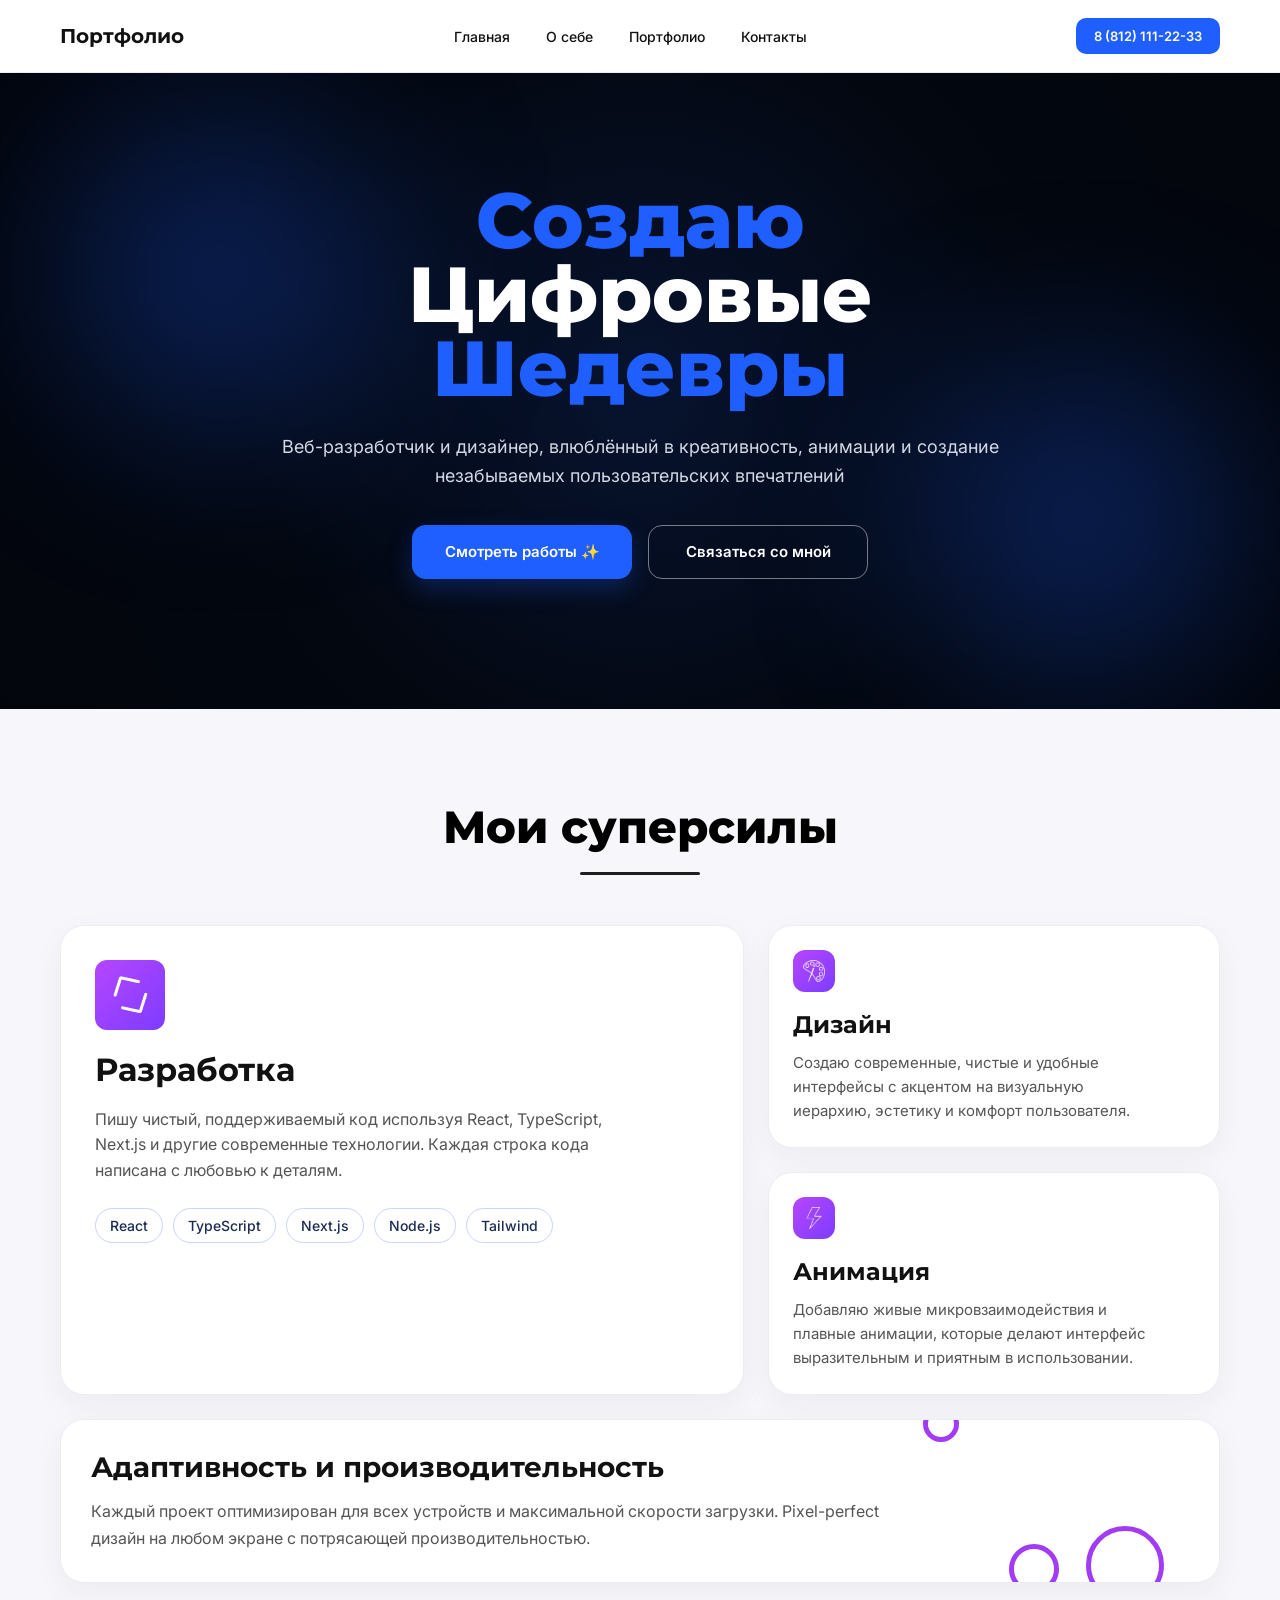
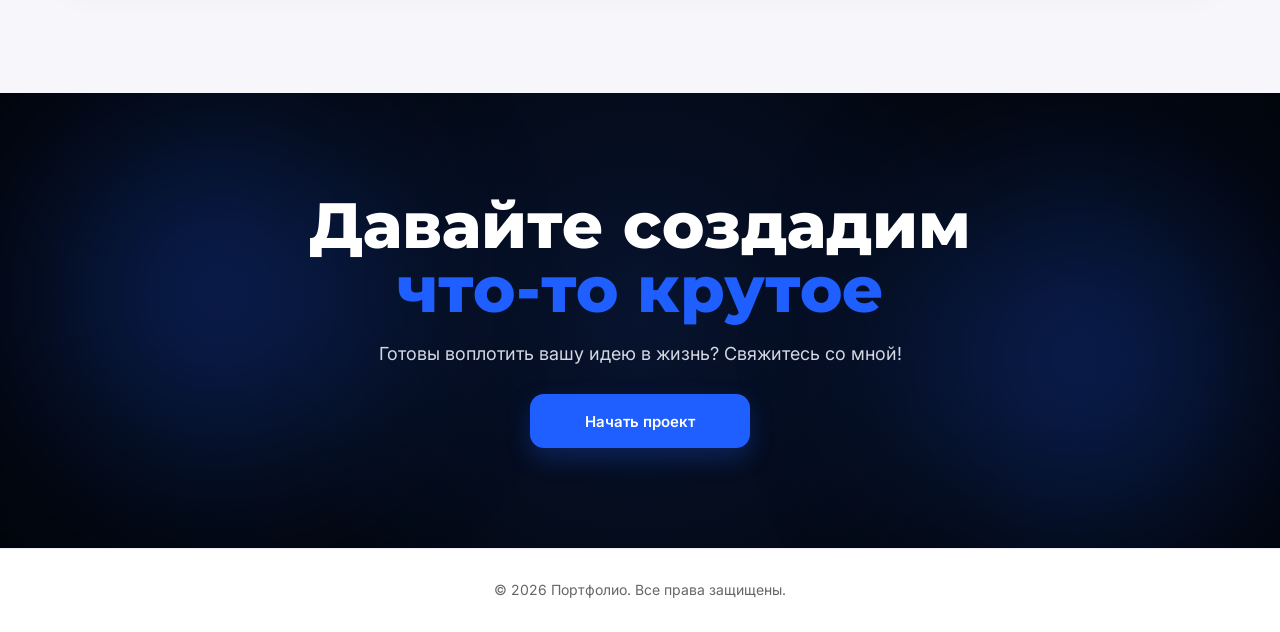
==== index.html @ b5654b39 "Init" ====
<!DOCTYPE html>
<html lang="ru">
<head>
  <meta charset="UTF-8" />
  <meta name="viewport" content="width=device-width, initial-scale=1.0" />
  <title>Портфолио</title>
  <link rel="preconnect" href="https://fonts.googleapis.com">
  <link rel="preconnect" href="https://fonts.gstatic.com" crossorigin>
  <link href="https://fonts.googleapis.com/css2?family=Montserrat:wght@400;500;600;700;800&family=Inter:wght@400;500;600&display=swap" rel="stylesheet">
  <link rel="stylesheet" href="style.css" />
  
</head>
<body>

  <header class="header">
    <div class="container header__wrap">
      <a href="#" class="logo">Портфолио</a>

      <nav class="nav">
        <a href="index.html" class="active">Главная</a>
        <a href="index2.html">О себе</a>
        <a href="index4.html">Портфолио</a>
        <a href="index3.html">Контакты</a>
      </nav>

      <a href="tel:+78121112233" class="header__phone">8 (812) 111-22-33</a>
    </div>
  </header>

  <main>
    <section class="hero">
      <div class="hero__blur hero__blur--left"></div>
      <div class="hero__blur hero__blur--right"></div>

      <div class="container hero__content">
        <h1 class="hero__title">
          <span>Создаю</span>
          <span>Цифровые</span>
          <span>Шедевры</span>
        </h1>

        <p class="hero__text">
          Веб-разработчик и дизайнер, влюблённый в креативность, анимации
          и создание незабываемых пользовательских впечатлений
        </p>

        <div class="hero__buttons">
          <a href="index4.html" class="btn btn--primary">Смотреть работы ✨</a>
          <a href="index3.html" class="btn btn--outline">Связаться со мной</a>
        </div>
      </div>
    </section>

    <section class="skills">
      <div class="container">
        <h2 class="section-title">Мои суперсилы</h2>
        <div class="section-line"></div>

        <div class="skills__grid">
          <div class="card card--big">
            <div class="card__mini-icon2">
              <img src="IMG/123.png">
            </div>
            <h3 class="card__title">Разработка</h3>
            <p class="card__text">
              Пишу чистый, поддерживаемый код используя React,
              TypeScript, Next.js и другие современные технологии.
              Каждая строка кода написана с любовью к деталям.
            </p>

            <div class="tags">
              <span>React</span>
              <span>TypeScript</span>
              <span>Next.js</span>
              <span>Node.js</span>
              <span>Tailwind</span>
            </div>
          </div>

          <div class="skills__right">
            <div class="card card--small">
                <div class="card__mini-icon">
                  <img src="IMG/1234.png">
                </div>
                <h3 class="card__small-title">Дизайн</h3>
                <p class="card__small-text">
                Создаю современные, чистые и удобные интерфейсы с акцентом
                на визуальную иерархию, эстетику и комфорт пользователя.
                </p>
            </div>

            <div class="card card--small">
                <div class="card__mini-icon">
                  <img src="IMG/12345.png">
                </div>
                <h3 class="card__small-title">Анимация</h3>
                <p class="card__small-text">
                Добавляю живые микровзаимодействия и плавные анимации,
                которые делают интерфейс выразительным и приятным в использовании.
                </p>
            </div>
            </div>

          <div class="card card--wide">
            <h3 class="card__wide-title">Адаптивность и производительность</h3>
            <p class="card__wide-text">
              Каждый проект оптимизирован для всех устройств и максимальной скорости загрузки.
              Pixel-perfect дизайн на любом экране с потрясающей производительностью.
            </p>

            <div class="wide-decor wide-decor--1"></div>
            <div class="wide-decor wide-decor--2"></div>
            <div class="wide-decor wide-decor--3"></div>
          </div>
        </div>
      </div>
    </section>

    <section class="cta">
      <div class="cta__blur cta__blur--left"></div>
      <div class="cta__blur cta__blur--right"></div>

      <div class="container cta__content">
        <h2 class="cta__title">
          <span>Давайте создадим</span>
          <span>что-то крутое</span>
        </h2>

        <p class="cta__text">
          Готовы воплотить вашу идею в жизнь? Свяжитесь со мной!
        </p>

        <a href="index3.html" class="btn btn--primary">Начать проект</a>
      </div>
    </section>
  </main>

  <footer class="footer">
  <div class="container footer__wrap">
    <p class="footer__copy">© 2026 Портфолио. Все права защищены.</p>
  </div>
</footer>

</body>
</html>
---- style.css ----
* {
  margin: 0;
  padding: 0;
  box-sizing: border-box;
}

body {
  font-family: "Inter", sans-serif;
  background: #f7f7fb;
  color: #111;
}

a {
  text-decoration: none;
  color: inherit;
}

.container {
  width: 100%;
  max-width: 1200px;
  margin: 0 auto;
  padding: 0 20px;
}

/* Header */
.header {
  background: #ffffff;
  border-bottom: 1px solid #ececf2;
}

.header__wrap {
  min-height: 72px;
  display: flex;
  align-items: center;
  justify-content: space-between;
  gap: 20px;
}

.logo {
  font-family: "Montserrat", sans-serif;
  font-size: 20px;
  font-weight: 700;
}

.nav {
  display: flex;
  align-items: center;
  gap: 36px;
}

.nav a {
  font-size: 14px;
  font-weight: 500;
  transition: 0.3s;
}

.nav a:hover {
  color: #1f5eff;
}

.header__phone {
  padding: 10px 18px;
  border-radius: 10px;
  background: #1f5eff;
  color: #fff;
  font-size: 13px;
  font-weight: 600;
}

/* Hero */
.hero {
  position: relative;
  overflow: hidden;
  background: radial-gradient(circle at center, #07132f 0%, #03070f 55%, #02050c 100%);
  padding: 110px 0 130px;
}

.hero__content {
  position: relative;
  z-index: 2;
  display: flex;
  flex-direction: column;
  align-items: center;
  text-align: center;
}

.hero__title {
  display: flex;
  flex-direction: column;
  font-family: "Montserrat", sans-serif;
  font-size: 78px;
  font-weight: 800;
  line-height: 0.95;
  margin-bottom: 28px;
}

.hero__title span:nth-child(1),
.hero__title span:nth-child(3) {
  color: #1f5eff;
}

.hero__title span:nth-child(2) {
  color: #ffffff;
}

.hero__text {
  max-width: 720px;
  font-size: 18px;
  line-height: 1.6;
  color: #d4d8e3;
  margin-bottom: 34px;
}

.hero__buttons {
  display: flex;
  justify-content: center;
  gap: 16px;
  flex-wrap: wrap;
}

.btn {
  min-width: 220px;
  min-height: 54px;
  padding: 15px 26px;
  border-radius: 14px;
  display: inline-flex;
  align-items: center;
  justify-content: center;
  font-size: 15px;
  font-weight: 600;
  transition: 0.3s;
}

.btn--primary {
  background: #1f5eff;
  color: #fff;
  box-shadow: 0 10px 25px rgba(31, 94, 255, 0.25);
}

.btn--primary:hover {
  transform: translateY(-2px);
}

.btn--outline {
  border: 1px solid rgba(255, 255, 255, 0.45);
  color: #fff;
  background: transparent;
}

.btn--outline:hover {
  background: rgba(255, 255, 255, 0.08);
}

.hero__blur,
.cta__blur {
  position: absolute;
  width: 320px;
  height: 320px;
  border-radius: 50%;
  background: rgba(31, 94, 255, 0.28);
  filter: blur(90px);
  z-index: 1;
}

.hero__blur--left,
.cta__blur--left {
  top: 40px;
  left: 60px;
}

.hero__blur--right,
.cta__blur--right {
  right: 40px;
  bottom: 30px;
}

/* Skills */
.skills {
  padding: 90px 0 110px;
  background: #f7f7fb;
}

.section-title {
  text-align: center;
  font-family: "Montserrat", sans-serif;
  font-size: 45px;
  font-weight: 800;
  color: #000000;
}

.section-line {
  width: 120px;
  height: 3px;
  background: #1f1f1f;
  margin: 18px auto 50px;
  border-radius: 20px;
}

.skills__grid {
  display: flex;
  flex-wrap: wrap;
  gap: 24px;
}

.card {
  background: #ffffff;
  border: 1px solid #ececf3;
  border-radius: 24px;
  box-shadow: 0 10px 30px rgba(16, 24, 40, 0.05);
  position: relative;
  overflow: hidden;
}

.card--big {
  flex: 1 1 58%;
  min-height: 360px;
  padding: 34px;
}

.skills__right {
  flex: 1 1 38%;
  display: flex;
  flex-direction: column;
  gap: 24px;
}

.card--small {
  min-height: 168px;
  padding: 24px;
}

.card--wide {
  width: 100%;
  min-height: 150px;
  padding: 30px;
  display: flex;
  align-items: center;
}

.card__mini-icon {
  width: 42px;
  height: 42px;
  border-radius: 12px;
  background: linear-gradient(135deg, #b646ff, #7d3cff);
  display: flex;
  align-items: center;
  justify-content: center;
  overflow: hidden;
}

.card__mini-icon2 {
  
  width: 70px;
  height: 70px;
  border-radius: 12px;
  background: linear-gradient(135deg, #b646ff, #7d3cff);
  display: flex;
  align-items: center;
  justify-content: center;
  overflow: hidden;
}

.card__mini-icon img {
  width: 22px;
  height: 22px;
  object-fit: contain;
}

.card__title {
  font-family: "Montserrat", sans-serif;
  margin-top: 20px;
  font-size: 32px;
  font-weight: 700;
  margin-bottom: 18px;
}

.card__text {
  max-width: 540px;
  font-size: 16px;
  line-height: 1.6;
  color: #555;
  margin-bottom: 24px;
}

.tags {
  display: flex;
  flex-wrap: wrap;
  gap: 10px;
}

.tags span {
  padding: 8px 14px;
  border: 1px solid #cad5ff;
  border-radius: 999px;
  font-size: 14px;
  font-weight: 500;
  color: #1b2b52;
  background: #fff;
}

.card__decor--circle {
  position: absolute;
  top: -20px;
  right: -10px;
  width: 140px;
  height: 140px;
  border: 8px solid #a23cf4;
  border-left-color: transparent;
  border-bottom-color: transparent;
  border-radius: 50%;
}

.card__wide-text {
  max-width: 800px;
  font-size: 16px;
  line-height: 1.7;
  color: #555;
}

.wide-decor {
  position: absolute;
  border: 5px solid #a23cf4;
  border-radius: 50%;
}

.wide-decor--1 {
  width: 50px;
  height: 50px;
  right: 160px;
  bottom: -12px;
}

.wide-decor--2 {
  width: 78px;
  height: 78px;
  right: 55px;
  bottom: -22px;
}

.wide-decor--3 {
  width: 36px;
  height: 36px;
  right: 260px;
  top: -14px;
}

/* CTA */
.cta {
  position: relative;
  overflow: hidden;
  background: radial-gradient(circle at center, #07132f 0%, #03070f 55%, #02050c 100%);
  padding: 100px 0;
}

.cta__content {
  position: relative;
  z-index: 2;
  text-align: center;
}

.cta__title {
  display: flex;
  flex-direction: column;
  font-family: "Montserrat", sans-serif;
  font-size: 64px;
  font-weight: 800;
  line-height: 1;
  margin-bottom: 22px;
}

.cta__title span:first-child {
  color: #ffffff;
}

.cta__title span:last-child {
  color: #1f5eff;
}

.cta__text {
  font-size: 18px;
  color: #d4d8e3;
  margin-bottom: 30px;
}

/* Footer */
.footer {
  background: #ffffff;
  padding: 30px 0;
  border-top: 1px solid #ececf2;
}

.footer__wrap {
  display: flex;
  justify-content: center;
  align-items: center;
}

.footer__copy {
  font-size: 14px;
  line-height: 1.6;
  color: #666;
  text-align: center;
}

.card--small {
  min-height: 168px;
  padding: 24px;
  display: flex;
  flex-direction: column;
  justify-content: flex-start;
}

.card__wide-title {
  font-family: "Montserrat", sans-serif;
  font-size: 28px;
  font-weight: 700;
  margin-bottom: 14px;
  color: #111;
}

.card--wide {
  width: 100%;
  min-height: 150px;
  padding: 30px;
  display: flex;
  flex-direction: column;
  align-items: flex-start;
  justify-content: center;
}

.card__small-title {
  font-family: "Montserrat", sans-serif;
  font-size: 24px;
  font-weight: 700;
  margin-top: 18px;
  margin-bottom: 12px;
  color: #111;
}

.card__small-text {
  font-size: 15px;
  line-height: 1.6;
  color: #555;
  max-width: 360px;
}

/* Responsive */
@media (max-width: 992px) {
  .hero__title {
    font-size: 58px;
  }

  .section-title {
    font-size: 42px;
  }

  .cta__title {
    font-size: 48px;
  }

  .header__wrap {
    flex-wrap: wrap;
    justify-content: center;
    padding: 16px 0;
  }

  .nav {
    order: 3;
    width: 100%;
    justify-content: center;
    flex-wrap: wrap;
  }

  .card--big,
  .skills__right {
    flex: 1 1 100%;
  }
}

@media (max-width: 768px) {
  .hero {
    padding: 80px 0 90px;
  }

  .hero__title {
    font-size: 42px;
  }

  .hero__text {
    font-size: 16px;
  }

  .section-title {
    font-size: 34px;
  }

  .card__title {
    font-size: 26px;
  }

  .cta__title {
    font-size: 38px;
  }

  .footer {
    padding: 45px 0;
  }
}

@media (max-width: 480px) {
  .nav {
    gap: 16px;
  }

  .nav a {
    font-size: 13px;
  }

  .header__phone {
    font-size: 12px;
    padding: 9px 14px;
  }

  .hero__title {
    font-size: 34px;
  }

  .btn {
    width: 100%;
    min-width: unset;
  }

  .hero__buttons {
    width: 100%;
  }

  .section-title {
    font-size: 28px;
  }

  .cta__title {
    font-size: 30px;
  }

  .card--big,
  .card--small,
  .card--wide {
    padding: 22px;
  }
}
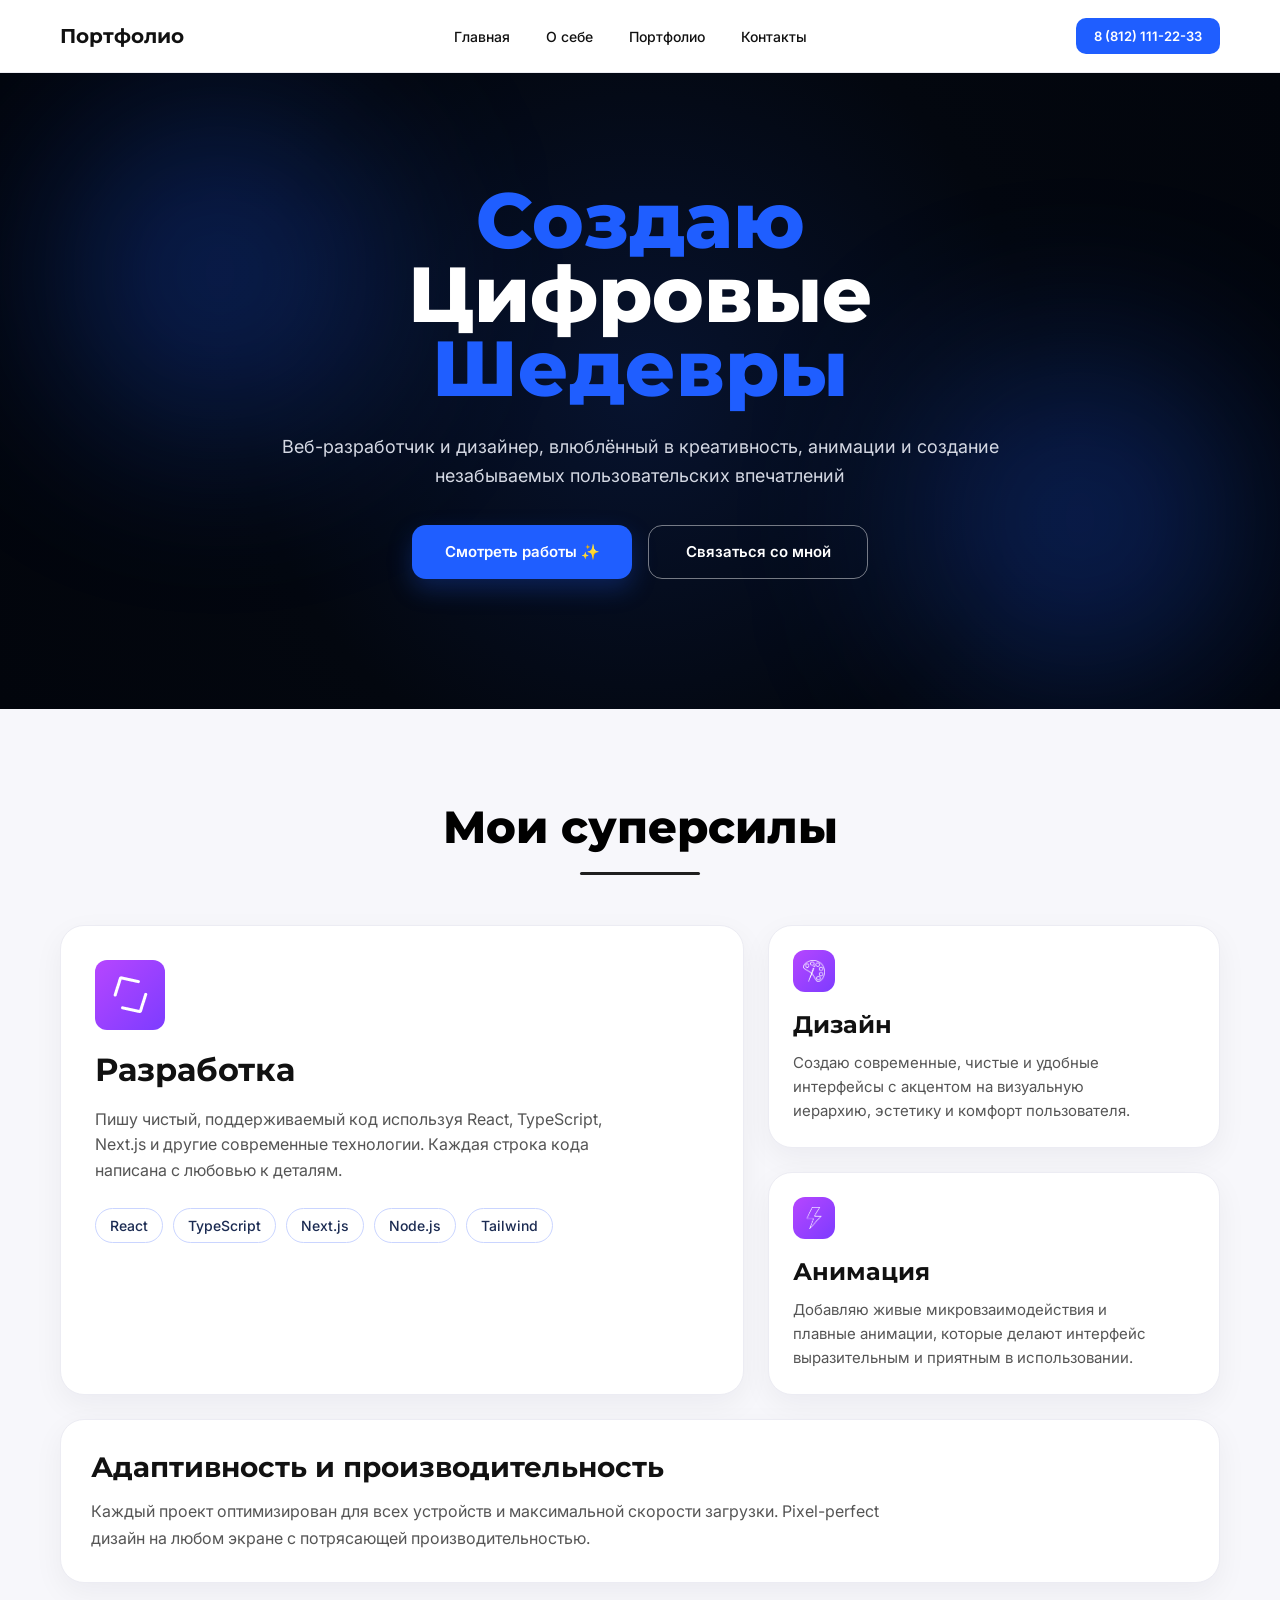
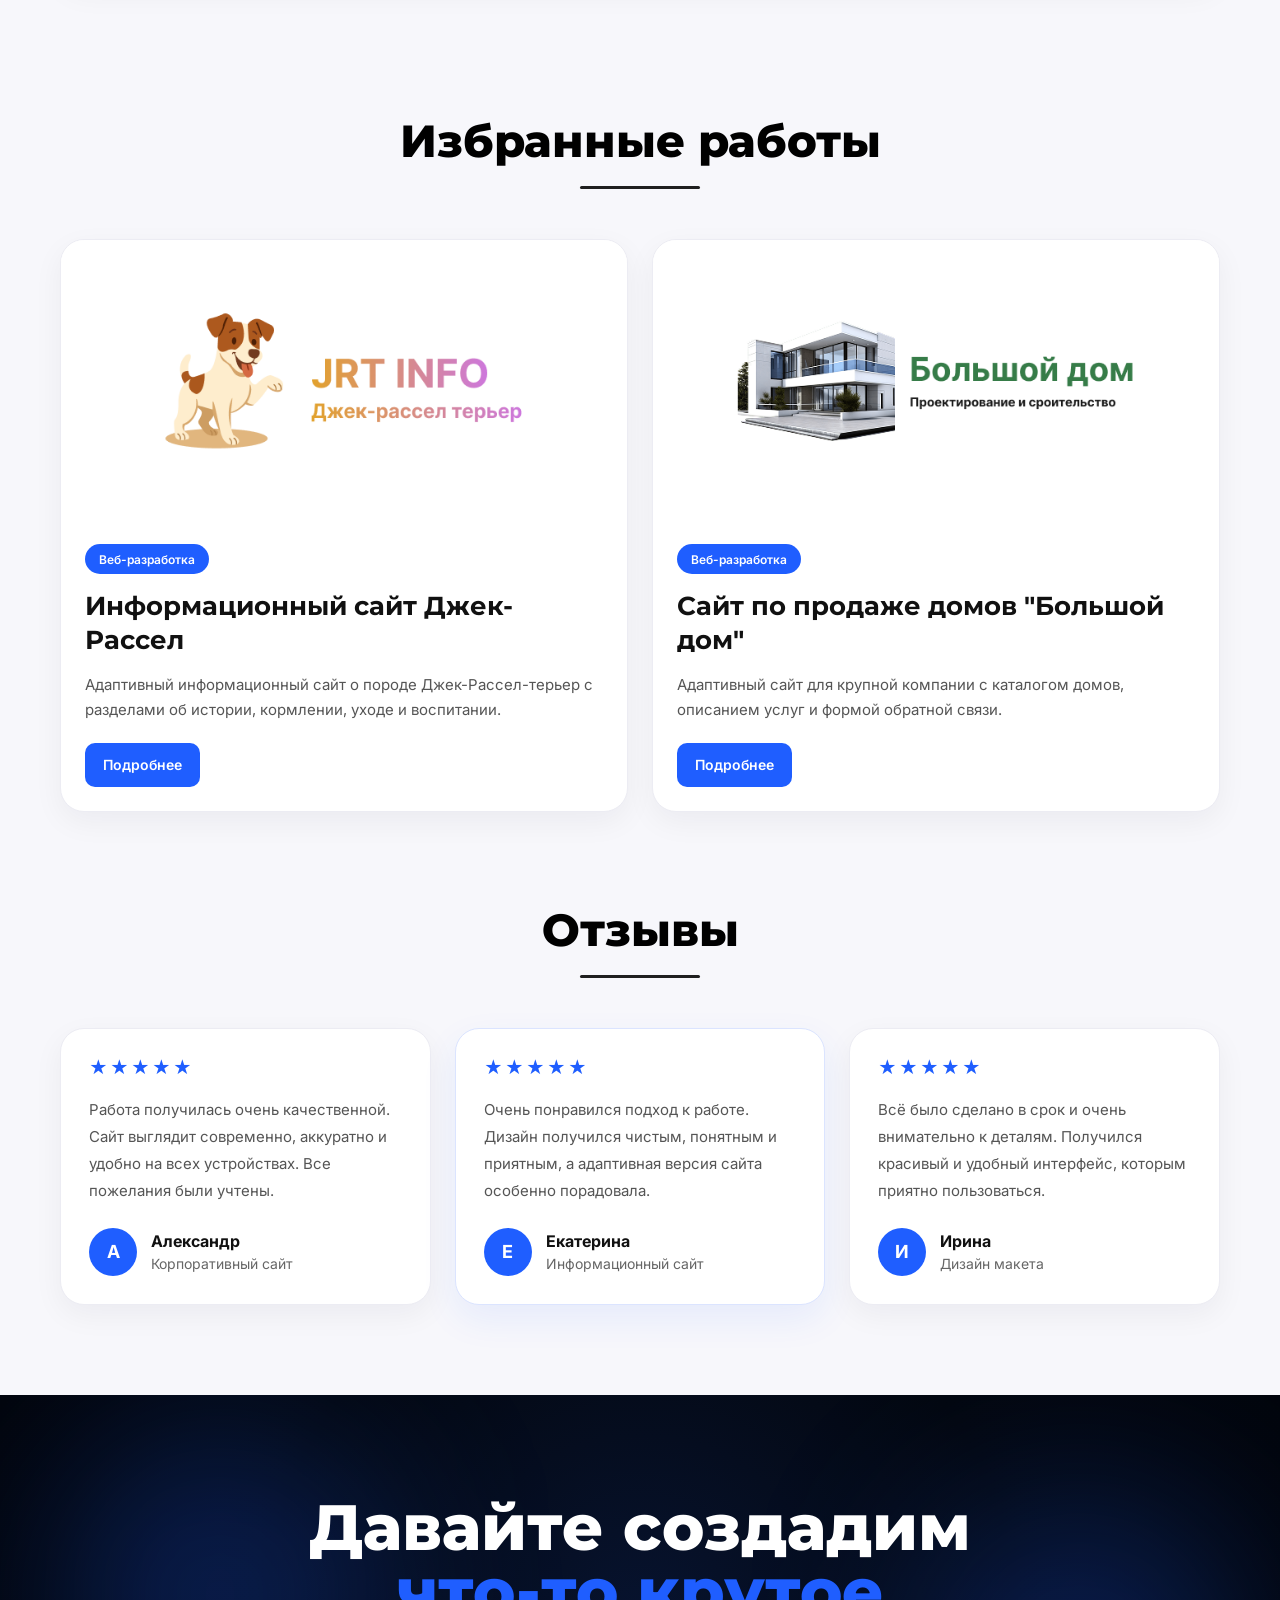
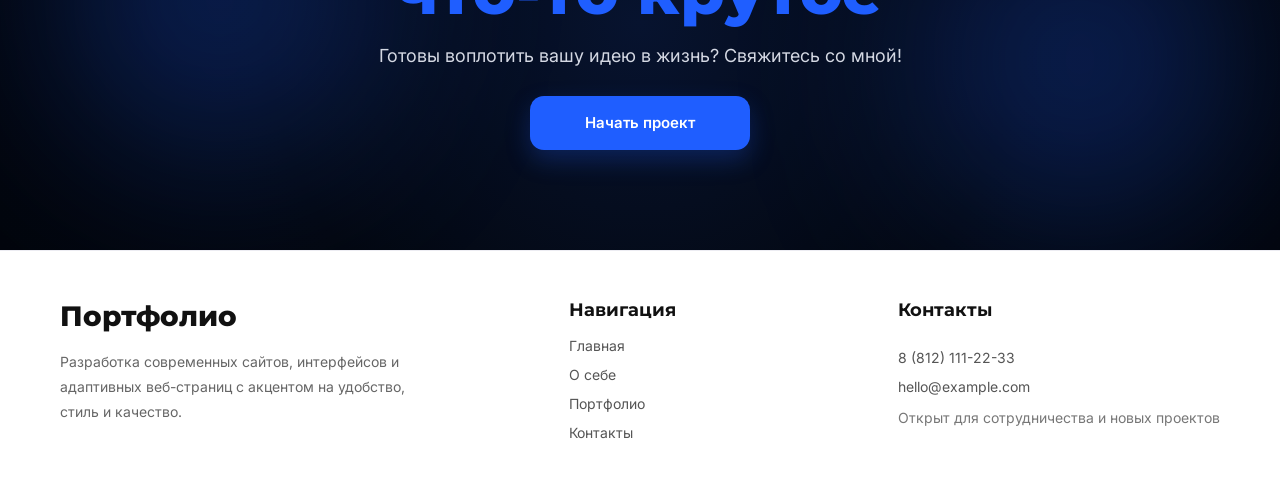
==== commit 39d0aa23: "Version2" ====
--- a/index.html
+++ b/index.html
@@ -107,14 +107,117 @@
               Каждый проект оптимизирован для всех устройств и максимальной скорости загрузки.
               Pixel-perfect дизайн на любом экране с потрясающей производительностью.
             </p>
-
-            <div class="wide-decor wide-decor--1"></div>
-            <div class="wide-decor wide-decor--2"></div>
-            <div class="wide-decor wide-decor--3"></div>
           </div>
         </div>
       </div>
     </section>
+
+    <section class="featured-works">
+  <div class="container">
+    <h2 class="section-title">Избранные работы</h2>
+    <div class="section-line"></div>
+
+    <div class="featured-works__grid">
+      <article class="featured-card">
+        <a href="index5.html" class="featured-card__image">
+          <img src="IMG/JRT.png" alt="Информационный сайт Джек-Рассел">
+        </a>
+
+        <div class="featured-card__content">
+          <span class="featured-card__category">Веб-разработка</span>
+
+          <h3 class="featured-card__title">
+            <a href="index5.html">Информационный сайт Джек-Рассел</a>
+          </h3>
+
+          <p class="featured-card__text">
+            Адаптивный информационный сайт о породе Джек-Рассел-терьер
+            с разделами об истории, кормлении, уходе и воспитании.
+          </p>
+
+          <a href="index5.html" class="featured-card__btn">Подробнее</a>
+        </div>
+      </article>
+
+      <article class="featured-card">
+        <a href="index6.html" class="featured-card__image">
+          <img src="IMG/BigHouse.png" alt="Сайт по продаже домов">
+        </a>
+
+        <div class="featured-card__content">
+          <span class="featured-card__category">Веб-разработка</span>
+
+          <h3 class="featured-card__title">
+            <a href="index6.html">Сайт по продаже домов "Большой дом"</a>
+          </h3>
+
+          <p class="featured-card__text">
+            Адаптивный сайт для крупной компании с каталогом домов,
+            описанием услуг и формой обратной связи.
+          </p>
+
+          <a href="index6.html" class="featured-card__btn">Подробнее</a>
+        </div>
+      </article>
+    </div>
+  </div>
+</section>
+
+<section class="reviews">
+  <div class="container">
+    <div class="reviews__top">
+      <h2 class="section-title">Отзывы</h2>
+      <div class="section-line"></div>
+    </div>
+
+    <div class="reviews__grid">
+      <article class="review-card">
+        <div class="review-card__stars">★★★★★</div>
+        <p class="review-card__text">
+          Работа получилась очень качественной. Сайт выглядит современно,
+          аккуратно и удобно на всех устройствах. Все пожелания были учтены.
+        </p>
+        <div class="review-card__bottom">
+          <div class="review-card__avatar">А</div>
+          <div class="review-card__author">
+            <strong>Александр</strong>
+            <span>Корпоративный сайт</span>
+          </div>
+        </div>
+      </article>
+
+      <article class="review-card review-card--accent">
+        <div class="review-card__stars">★★★★★</div>
+        <p class="review-card__text">
+          Очень понравился подход к работе. Дизайн получился чистым,
+          понятным и приятным, а адаптивная версия сайта особенно порадовала.
+        </p>
+        <div class="review-card__bottom">
+          <div class="review-card__avatar">Е</div>
+          <div class="review-card__author">
+            <strong>Екатерина</strong>
+            <span>Информационный сайт</span>
+          </div>
+        </div>
+      </article>
+
+      <article class="review-card">
+        <div class="review-card__stars">★★★★★</div>
+        <p class="review-card__text">
+          Всё было сделано в срок и очень внимательно к деталям.
+          Получился красивый и удобный интерфейс, которым приятно пользоваться.
+        </p>
+        <div class="review-card__bottom">
+          <div class="review-card__avatar">И</div>
+          <div class="review-card__author">
+            <strong>Ирина</strong>
+            <span>Дизайн макета</span>
+          </div>
+        </div>
+      </article>
+    </div>
+  </div>
+</section>
 
     <section class="cta">
       <div class="cta__blur cta__blur--left"></div>
@@ -136,8 +239,33 @@
   </main>
 
   <footer class="footer">
-  <div class="container footer__wrap">
-    <p class="footer__copy">© 2026 Портфолио. Все права защищены.</p>
+  <div class="container">
+    <div class="footer__top">
+      <div class="footer__brand">
+        <a href="index.html" class="footer__logo">Портфолио</a>
+        <p class="footer__description">
+          Разработка современных сайтов, интерфейсов и адаптивных веб-страниц
+          с акцентом на удобство, стиль и качество.
+        </p>
+      </div>
+
+      <div class="footer__nav-block">
+        <h3 class="footer__title">Навигация</h3>
+        <nav class="footer__nav">
+          <a href="index.html">Главная</a>
+          <a href="index2.html">О себе</a>
+          <a href="index4.html">Портфолио</a>
+          <a href="index3.html">Контакты</a>
+        </nav>
+      </div>
+
+      <div class="footer__contacts">
+        <h3 class="footer__title">Контакты</h3>
+        <a href="tel:+78121112233" class="footer__contact-link">8 (812) 111-22-33</a>
+        <a href="mailto:hello@example.com" class="footer__contact-link">hello@example.com</a>
+        <p class="footer__contact-text">Открыт для сотрудничества и новых проектов</p>
+      </div>
+    </div>
   </div>
 </footer>
 
--- a/style.css
+++ b/style.css
@@ -385,22 +385,102 @@
 /* Footer */
 .footer {
   background: #ffffff;
-  padding: 30px 0;
   border-top: 1px solid #ececf2;
 }
 
-.footer__wrap {
-  display: flex;
-  justify-content: center;
-  align-items: center;
+.footer .container {
+  padding-top: 48px;
+  padding-bottom: 24px;
+}
+
+.footer__top {
+  display: flex;
+  justify-content: space-between;
+  gap: 40px;
+  padding-bottom: 28px;
+}
+
+.footer__brand {
+  max-width: 360px;
+}
+
+.footer__logo {
+  display: inline-block;
+  font-family: "Montserrat", sans-serif;
+  font-size: 28px;
+  font-weight: 800;
+  color: #111;
+  margin-bottom: 16px;
+}
+
+.footer__description {
+  font-size: 15px;
+  line-height: 1.8;
+  color: #666;
+}
+
+.footer__title {
+  font-family: "Montserrat", sans-serif;
+  font-size: 18px;
+  font-weight: 700;
+  color: #111;
+  margin-bottom: 16px;
+}
+
+.footer__nav-block,
+.footer__contacts {
+  min-width: 180px;
+}
+
+.footer__nav {
+  display: flex;
+  flex-direction: column;
+  gap: 12px;
+}
+
+.footer__nav a,
+.footer__contact-link {
+  font-size: 15px;
+  color: #555;
+  transition: 0.3s;
+}
+
+.footer__nav a:hover,
+.footer__contact-link:hover {
+  color: #1f5eff;
+}
+
+.footer__contacts {
+  display: flex;
+  flex-direction: column;
+  gap: 12px;
+}
+
+.footer__contact-text {
+  font-size: 14px;
+  line-height: 1.6;
+  color: #777;
+}
+
+.footer__bottom {
+  border-top: 1px solid #ececf2;
+  padding-top: 20px;
+  text-align: center;
 }
 
 .footer__copy {
   font-size: 14px;
   line-height: 1.6;
   color: #666;
-  text-align: center;
-}
+}
+
+  .footer__description,
+  .footer__nav a,
+  .footer__contact-link,
+  .footer__contact-text,
+  .footer__copy {
+    font-size: 14px;
+  }
 
 .card--small {
   min-height: 168px;
@@ -444,76 +524,481 @@
   max-width: 360px;
 }
 
-/* Responsive */
+/* Featured works */
+.featured-works {
+  padding: 20px 0 90px;
+  background: #f7f7fb;
+}
+
+.featured-works__grid {
+  display: flex;
+  flex-wrap: wrap;
+  gap: 24px;
+}
+
+.featured-card {
+  flex: 1 1 calc(50% - 12px);
+  background: #ffffff;
+  border: 1px solid #ececf3;
+  border-radius: 24px;
+  overflow: hidden;
+  box-shadow: 0 10px 30px rgba(16, 24, 40, 0.05);
+  transition: 0.3s;
+}
+
+.featured-card:hover {
+  transform: translateY(-4px);
+}
+
+.featured-card__image {
+  display: block;
+  width: 100%;
+  height: 280px;
+  background: #e9edf5;
+  overflow: hidden;
+}
+
+.featured-card__image img {
+  width: 100%;
+  height: 100%;
+  object-fit: cover;
+  transition: 0.3s;
+}
+
+.featured-card__image:hover img {
+  transform: scale(1.03);
+}
+
+.featured-card__content {
+  padding: 24px;
+}
+
+.featured-card__category {
+  display: inline-flex;
+  align-items: center;
+  justify-content: center;
+  min-height: 30px;
+  padding: 6px 14px;
+  border-radius: 999px;
+  background: #1f5eff;
+  color: #fff;
+  font-size: 12px;
+  font-weight: 600;
+  margin-bottom: 16px;
+}
+
+.featured-card__title {
+  font-family: "Montserrat", sans-serif;
+  font-size: 26px;
+  font-weight: 700;
+  line-height: 1.3;
+  margin-bottom: 14px;
+}
+
+.featured-card__title a {
+  color: #111;
+  transition: 0.3s;
+}
+
+.featured-card__title a:hover {
+  color: #1f5eff;
+}
+
+.featured-card__text {
+  font-size: 15px;
+  line-height: 1.7;
+  color: #555;
+  margin-bottom: 20px;
+}
+
+.featured-card__btn {
+  display: inline-flex;
+  align-items: center;
+  justify-content: center;
+  min-height: 44px;
+  padding: 10px 18px;
+  border-radius: 10px;
+  background: #1f5eff;
+  color: #fff;
+  font-size: 14px;
+  font-weight: 600;
+  transition: 0.3s;
+}
+
+.featured-card__btn:hover {
+  transform: translateY(-2px);
+  box-shadow: 0 10px 20px rgba(31, 94, 255, 0.2);
+}
+
+/* Reviews */
+.reviews {
+  padding: 0 0 90px;
+  background: #f7f7fb;
+}
+
+.reviews__top {
+  text-align: center;
+  margin-bottom: 40px;
+}
+
+.reviews__subtitle {
+  margin-top: 18px;
+  font-size: 16px;
+  line-height: 1.6;
+  color: #666;
+}
+
+.reviews__grid {
+  display: flex;
+  flex-wrap: wrap;
+  gap: 24px;
+}
+
+.review-card {
+  flex: 1 1 calc(33.333% - 16px);
+  background: #ffffff;
+  border: 1px solid #ececf3;
+  border-radius: 24px;
+  padding: 28px;
+  box-shadow: 0 10px 30px rgba(16, 24, 40, 0.05);
+  transition: 0.3s;
+}
+
+.review-card:hover {
+  transform: translateY(-4px);
+  box-shadow: 0 16px 36px rgba(16, 24, 40, 0.08);
+}
+
+.review-card--accent {
+  border-color: #dbe4ff;
+  box-shadow: 0 14px 36px rgba(31, 94, 255, 0.08);
+}
+
+.review-card__stars {
+  font-size: 18px;
+  letter-spacing: 2px;
+  color: #1f5eff;
+  margin-bottom: 18px;
+}
+
+.review-card__text {
+  font-size: 15px;
+  line-height: 1.8;
+  color: #555;
+  margin-bottom: 24px;
+}
+
+.review-card__bottom {
+  display: flex;
+  align-items: center;
+  gap: 14px;
+}
+
+.review-card__avatar {
+  width: 48px;
+  height: 48px;
+  border-radius: 50%;
+  background: #1f5eff;
+  color: #fff;
+  font-size: 18px;
+  font-weight: 700;
+  display: flex;
+  align-items: center;
+  justify-content: center;
+  flex-shrink: 0;
+}
+
+.review-card__author {
+  display: flex;
+  flex-direction: column;
+  gap: 4px;
+}
+
+.review-card__author strong {
+  font-size: 16px;
+  font-weight: 700;
+  color: #111;
+}
+
+.review-card__author span {
+  font-size: 14px;
+  color: #666;
+}
+
+/* =========================
+   ADAPTIVE
+========================= */
+
 @media (max-width: 992px) {
-  .hero__title {
-    font-size: 58px;
-  }
-
-  .section-title {
-    font-size: 42px;
-  }
-
-  .cta__title {
-    font-size: 48px;
-  }
-
+  .container {
+    padding: 0 20px;
+  }
+
+  /* header */
   .header__wrap {
+    min-height: auto;
+    padding: 16px 0 14px;
+    display: flex;
     flex-wrap: wrap;
     justify-content: center;
-    padding: 16px 0;
+    align-items: center;
+    gap: 14px 18px;
+  }
+
+  .logo {
+    font-size: 18px;
+    line-height: 1;
+  }
+
+  .header__phone {
+    padding: 10px 16px;
+    font-size: 12px;
+    line-height: 1;
+    white-space: nowrap;
   }
 
   .nav {
     order: 3;
     width: 100%;
+    display: flex;
     justify-content: center;
+    align-items: center;
     flex-wrap: wrap;
+    gap: 22px;
+    padding-top: 6px;
+  }
+
+  /* hero */
+  .hero {
+    padding: 90px 0 100px;
+  }
+
+  .hero__title {
+    font-size: 58px;
+    line-height: 0.98;
+  }
+
+  .hero__text {
+    font-size: 17px;
+    max-width: 680px;
+  }
+
+  /* titles */
+  .section-title {
+    font-size: 42px;
+  }
+
+  /* skills */
+  .skills {
+    padding: 80px 0 90px;
+  }
+
+  .skills__grid {
+    gap: 20px;
   }
 
   .card--big,
+  .skills__right,
+  .card--wide {
+    flex: 1 1 100%;
+    width: 100%;
+  }
+
   .skills__right {
+    display: flex;
+    flex-direction: column;
+    gap: 20px;
+  }
+
+  .card--big,
+  .card--small,
+  .card--wide {
+    min-height: auto;
+  }
+
+  .card__title {
+    font-size: 28px;
+  }
+
+  .card__small-title {
+    font-size: 22px;
+  }
+
+  .card__wide-title {
+    font-size: 28px;
+  }
+
+  /* featured works */
+  .featured-works__grid {
+    gap: 20px;
+  }
+
+  .featured-card {
     flex: 1 1 100%;
+    width: 100%;
+  }
+
+  /* reviews */
+  .reviews__grid {
+    gap: 20px;
+  }
+
+  .review-card {
+    flex: 1 1 calc(50% - 10px);
+  }
+
+  /* footer */
+  .footer__top {
+    flex-wrap: wrap;
+    gap: 30px;
+  }
+
+  .footer__brand {
+    max-width: 100%;
+    width: 100%;
   }
 }
 
 @media (max-width: 768px) {
+  .container {
+    padding: 0 18px;
+  }
+
+  /* hero */
   .hero {
-    padding: 80px 0 90px;
+    padding: 75px 0 85px;
   }
 
   .hero__title {
     font-size: 42px;
+    line-height: 1.02;
+    margin-bottom: 22px;
   }
 
   .hero__text {
     font-size: 16px;
+    line-height: 1.65;
+    margin-bottom: 28px;
+  }
+
+  .hero__buttons {
+    width: 100%;
+    gap: 14px;
+  }
+
+  .btn {
+    width: 100%;
+    min-width: 0;
+  }
+
+  .hero__blur,
+  .cta__blur {
+    width: 220px;
+    height: 220px;
+    filter: blur(70px);
+  }
+
+  /* sections */
+  .skills,
+  .featured-works,
+  .reviews {
+    padding-bottom: 70px;
   }
 
   .section-title {
     font-size: 34px;
   }
 
+  .section-line {
+    margin: 16px auto 36px;
+  }
+
+  /* cards */
+  .card--big,
+  .card--small,
+  .card--wide,
+  .featured-card__content,
+  .review-card {
+    padding-left: 22px;
+    padding-right: 22px;
+  }
+
+  .card--big,
+  .card--small,
+  .card--wide {
+    padding-top: 22px;
+    padding-bottom: 22px;
+  }
+
   .card__title {
-    font-size: 26px;
-  }
-
-  .cta__title {
-    font-size: 38px;
-  }
-
+    font-size: 24px;
+  }
+
+  .card__small-title {
+    font-size: 20px;
+  }
+
+  .card__wide-title {
+    font-size: 24px;
+  }
+
+  .card__text,
+  .card__small-text,
+  .card__wide-text {
+    font-size: 15px;
+    line-height: 1.65;
+  }
+
+  /* featured */
+  .featured-card__image {
+    height: 220px;
+  }
+
+  .featured-card__title {
+    font-size: 22px;
+    line-height: 1.35;
+  }
+
+  /* reviews */
+  .review-card {
+    flex: 1 1 100%;
+  }
+
+  /* footer */
   .footer {
-    padding: 45px 0;
+    margin-top: 70px;
+  }
+
+  .footer .container {
+    padding-top: 36px;
+  }
+
+  .footer__top {
+    flex-direction: column;
+    gap: 26px;
+  }
+
+  .footer__logo {
+    font-size: 24px;
   }
 }
 
 @media (max-width: 480px) {
-  .nav {
-    gap: 16px;
-  }
-
-  .nav a {
-    font-size: 13px;
+  .container {
+    padding: 0 16px;
+  }
+
+  /* header */
+  .header__wrap {
+    padding: 14px 0 12px;
+    justify-content: center;
+    gap: 12px 14px;
+  }
+
+  .logo {
+    width: auto;
+    text-align: center;
+    font-size: 17px;
   }
 
   .header__phone {
@@ -521,30 +1006,208 @@
     padding: 9px 14px;
   }
 
+  .nav {
+    width: 100%;
+    justify-content: center;
+    gap: 18px;
+    row-gap: 10px;
+    padding-top: 4px;
+  }
+
+  .nav a {
+    font-size: 13px;
+  }
+
+  /* hero */
+  .hero {
+    padding: 65px 0 75px;
+  }
+
   .hero__title {
-    font-size: 34px;
+    font-size: 50px;
+    line-height: 1.05;
+    margin-bottom: 18px;
+  }
+
+  .hero__text {
+    font-size: 15px;
+    line-height: 1.6;
+    margin-bottom: 24px;
   }
 
   .btn {
-    width: 100%;
-    min-width: unset;
-  }
-
-  .hero__buttons {
-    width: 100%;
-  }
-
+    min-height: 50px;
+    padding: 14px 18px;
+    font-size: 14px;
+  }
+
+  /* titles */
   .section-title {
     font-size: 28px;
   }
 
-  .cta__title {
-    font-size: 30px;
+  .section-line {
+    width: 110px;
+    margin: 14px auto 30px;
+  }
+
+  /* skills */
+  .skills {
+    padding-top: 60px;
+  }
+
+  .skills__grid {
+    gap: 16px;
   }
 
   .card--big,
   .card--small,
   .card--wide {
-    padding: 22px;
-  }
-}
+    padding: 20px;
+    border-radius: 20px;
+  }
+
+  .card__title {
+    font-size: 20px;
+    line-height: 1.25;
+  }
+
+  .card__small-title {
+    font-size: 18px;
+  }
+
+  .card__wide-title {
+    font-size: 20px;
+    line-height: 1.25;
+  }
+
+  .card__text,
+  .card__small-text,
+  .card__wide-text {
+    font-size: 14px;
+    line-height: 1.65;
+  }
+
+  .tags {
+    gap: 8px;
+  }
+
+  .tags span {
+    font-size: 12px;
+    padding: 7px 11px;
+  }
+
+  .card__decor--circle,
+  .wide-decor,
+  .hero__blur,
+  .cta__blur {
+    display: none;
+  }
+
+  /* featured works */
+  .featured-works {
+    padding-bottom: 60px;
+  }
+
+  .featured-works__grid {
+    gap: 16px;
+  }
+
+  .featured-card {
+    width: 100%;
+    border-radius: 20px;
+  }
+
+  .featured-card__image {
+    height: 180px;
+  }
+
+  .featured-card__content {
+    padding: 20px;
+  }
+
+  .featured-card__title {
+    font-size: 18px;
+    line-height: 1.35;
+    margin-bottom: 12px;
+  }
+
+  .featured-card__text {
+    font-size: 14px;
+    line-height: 1.65;
+    margin-bottom: 16px;
+  }
+
+  .featured-card__btn {
+    min-height: 42px;
+    padding: 10px 16px;
+    font-size: 14px;
+  }
+
+  /* reviews */
+  .reviews {
+    padding-bottom: 60px;
+  }
+
+  .reviews__top {
+    margin-bottom: 28px;
+  }
+
+  .reviews__subtitle {
+    font-size: 14px;
+    margin-top: 14px;
+  }
+
+  .review-card {
+    padding: 20px;
+    border-radius: 20px;
+  }
+
+  .review-card__stars {
+    font-size: 16px;
+    margin-bottom: 14px;
+  }
+
+  .review-card__text {
+    font-size: 14px;
+    line-height: 1.7;
+    margin-bottom: 18px;
+  }
+
+  .review-card__avatar {
+    width: 42px;
+    height: 42px;
+    font-size: 16px;
+  }
+
+  .review-card__author strong {
+    font-size: 15px;
+  }
+
+  .review-card__author span {
+    font-size: 13px;
+  }
+
+  /* footer */
+  .footer {
+    margin-top: 60px;
+  }
+
+  .footer .container {
+    padding-top: 30px;
+    padding-bottom: 20px;
+  }
+
+  .footer__description,
+  .footer__nav a,
+  .footer__contact-link,
+  .footer__contact-text,
+  .footer__copy {
+    font-size: 14px;
+  }
+
+  .cta__title {
+    font-size: 45px;
+  }
+
+}
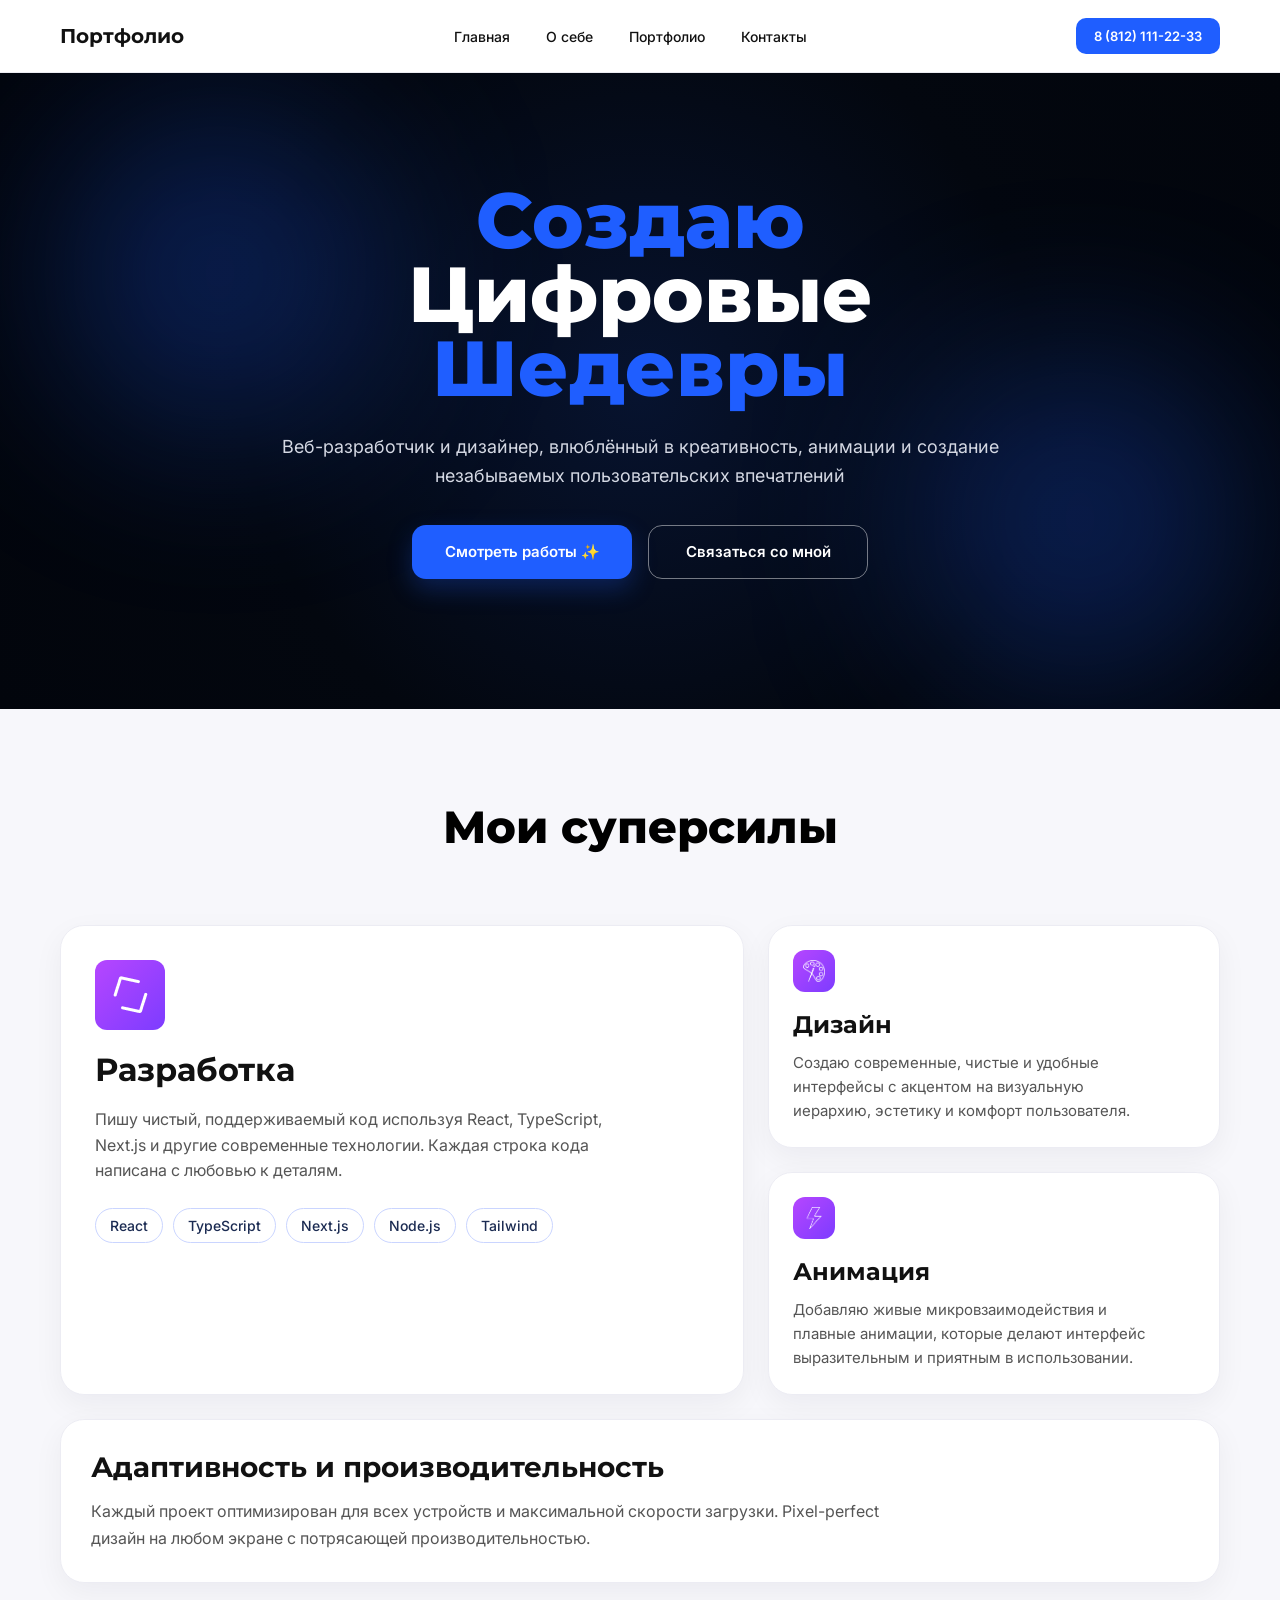
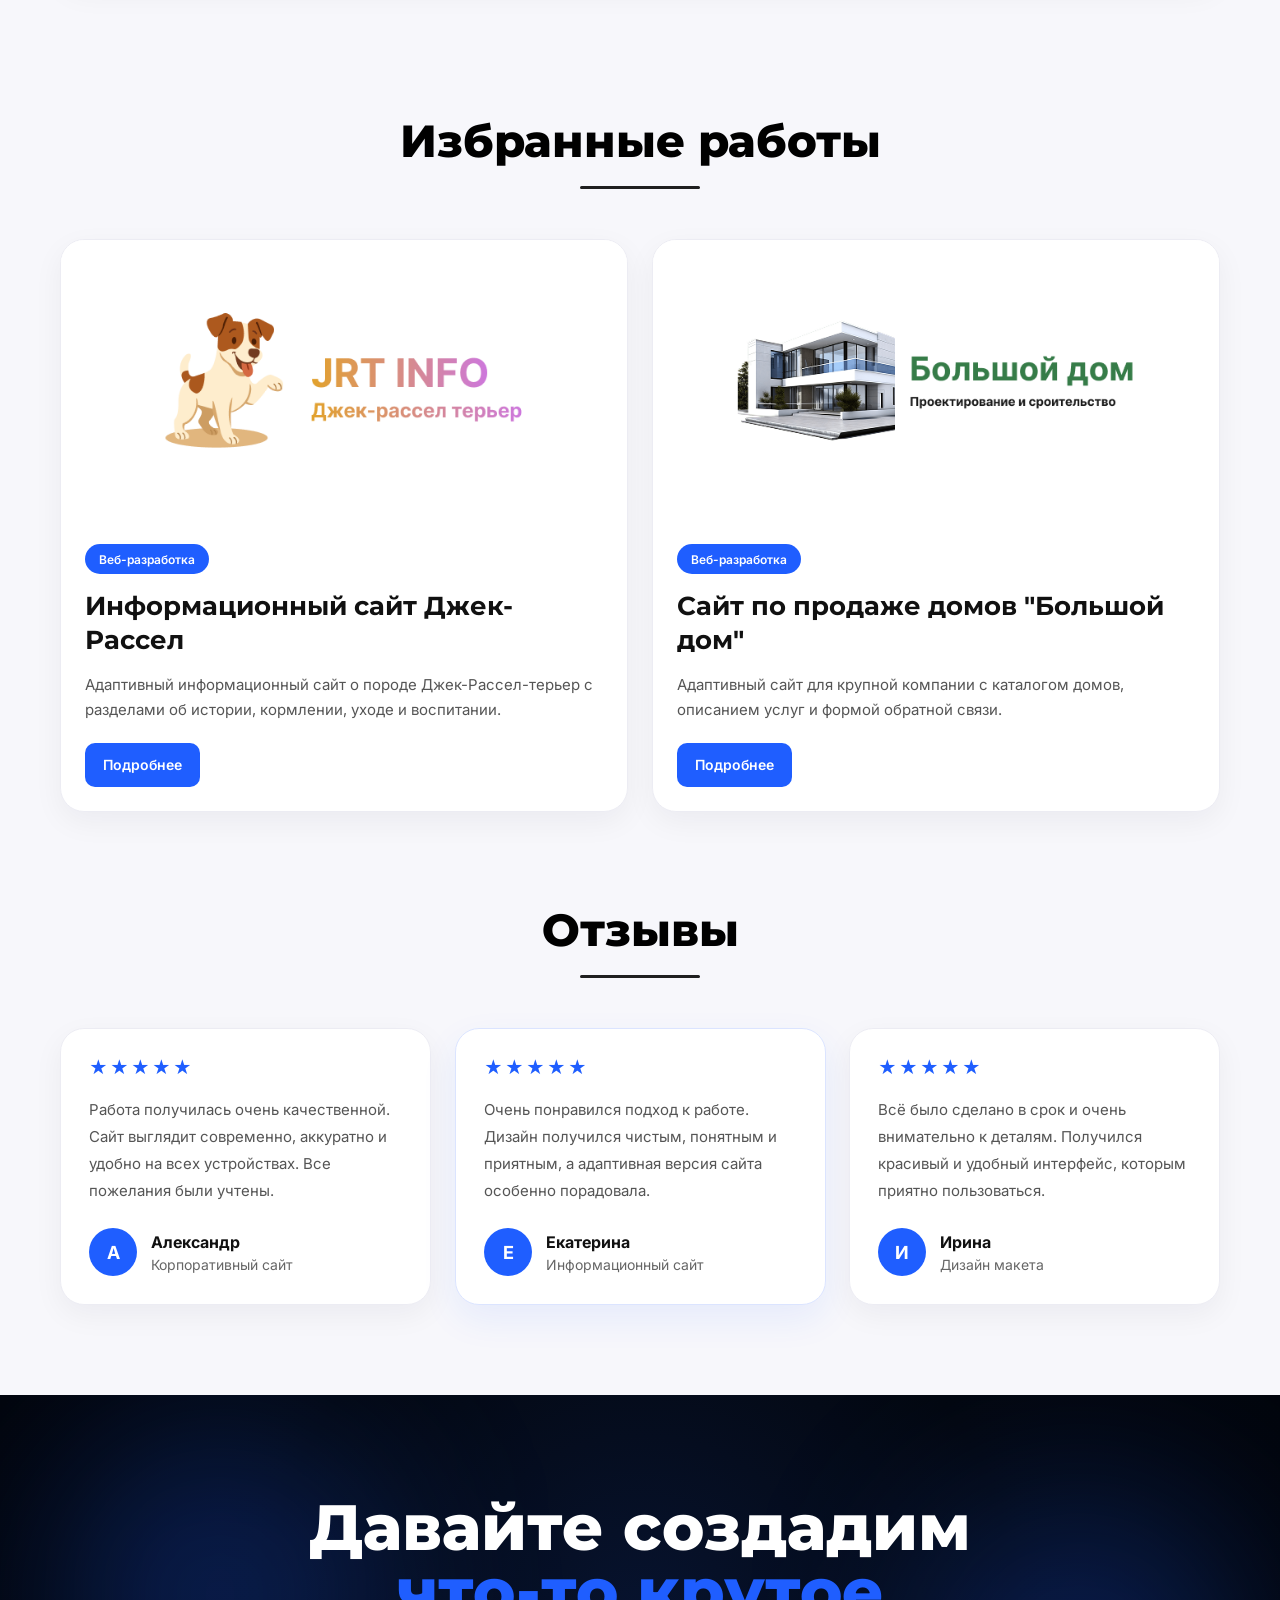
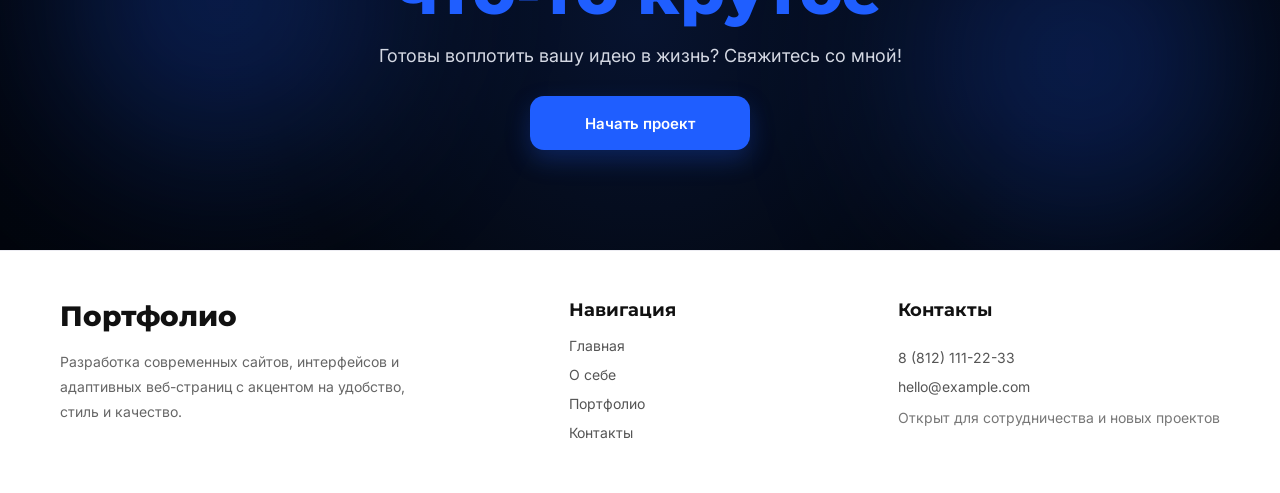
==== commit e1219b38: "Verrsion3.3" ====
--- a/index.html
+++ b/index.html
@@ -8,6 +8,7 @@
   <link rel="preconnect" href="https://fonts.gstatic.com" crossorigin>
   <link href="https://fonts.googleapis.com/css2?family=Montserrat:wght@400;500;600;700;800&family=Inter:wght@400;500;600&display=swap" rel="stylesheet">
   <link rel="stylesheet" href="style.css" />
+  <script src="script.js" defer></script>
   
 </head>
 <body>
--- a/style.css
+++ b/style.css
@@ -725,6 +725,18 @@
   color: #666;
 }
 
+.reveal {
+  opacity: 0;
+  transform: translateY(20px);
+  transition: opacity 0.45s ease, transform 0.45s ease;
+  will-change: opacity, transform;
+}
+
+.reveal.is-visible {
+  opacity: 1;
+  transform: translateY(0);
+}
+
 /* =========================
    ADAPTIVE
 ========================= */
@@ -861,7 +873,7 @@
 
 @media (max-width: 768px) {
   .container {
-    padding: 0 18px;
+    padding: 0 0px;
   }
 
   /* hero */
